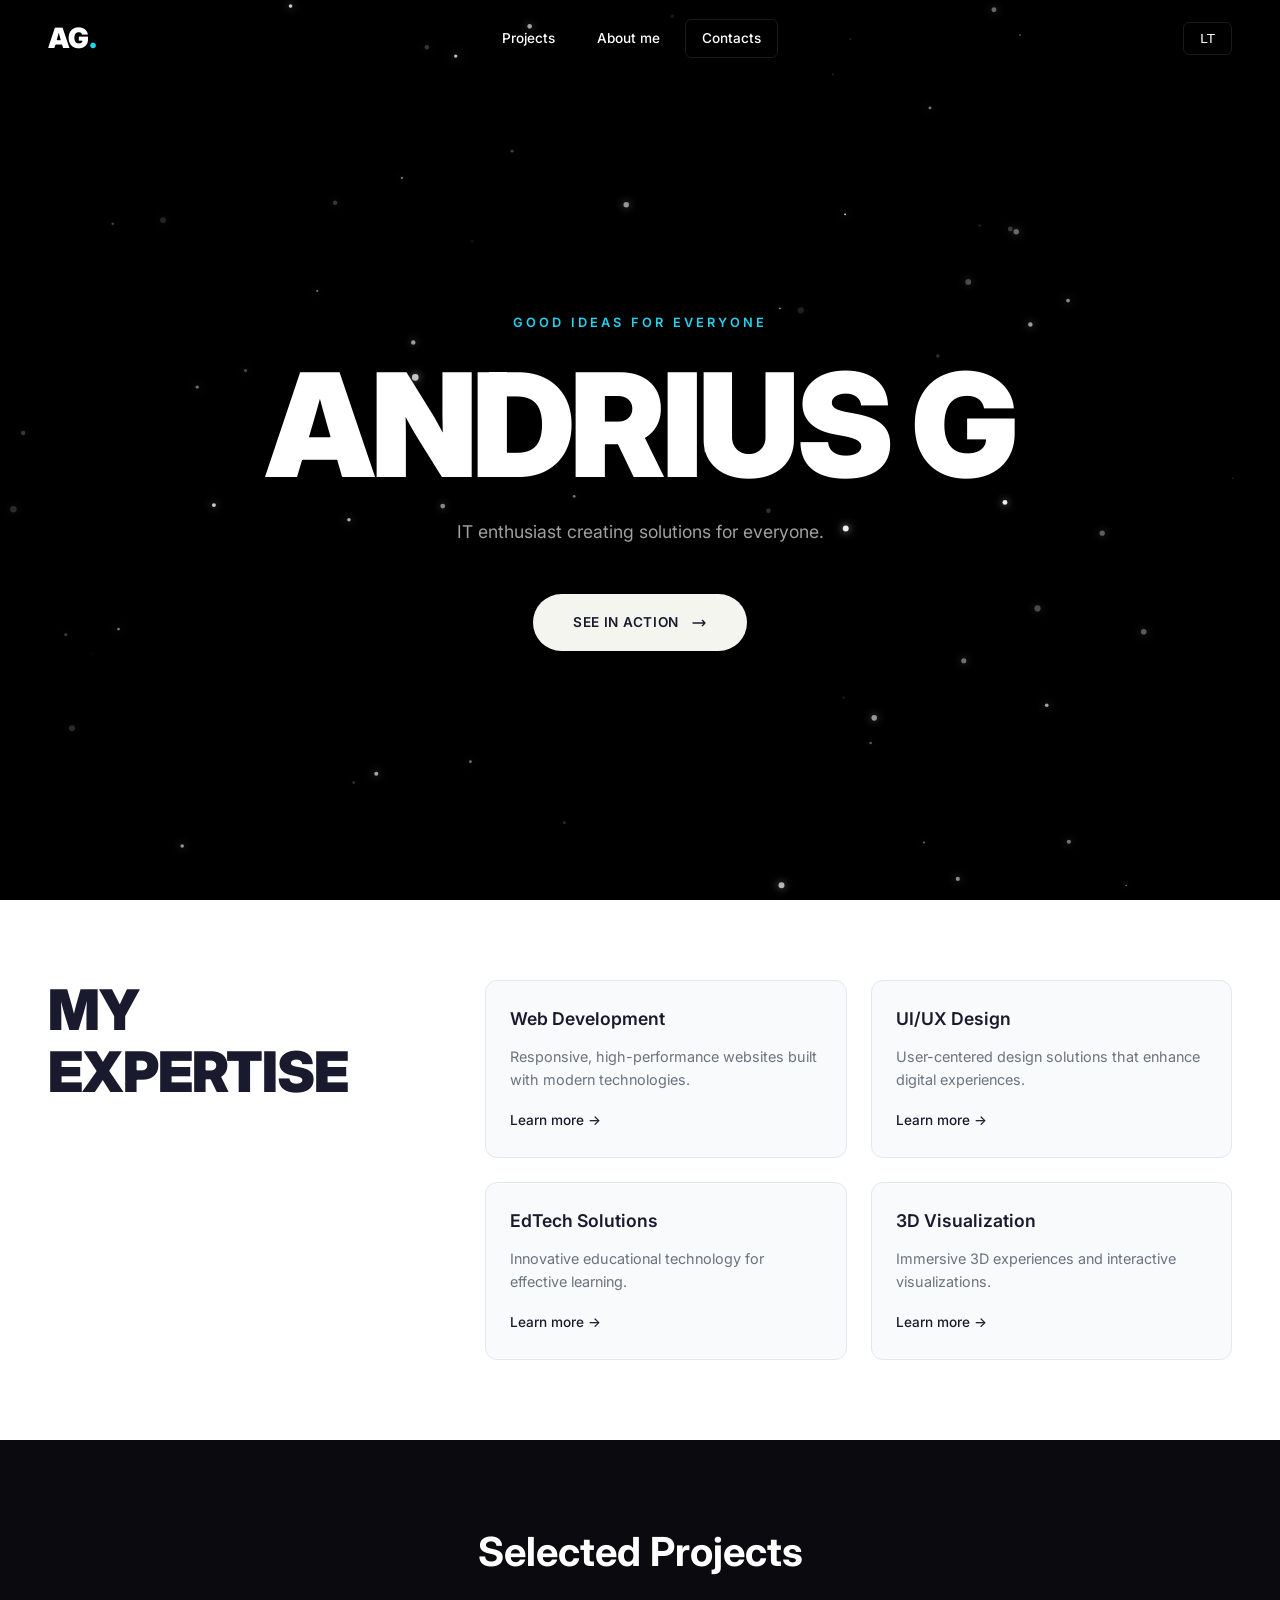
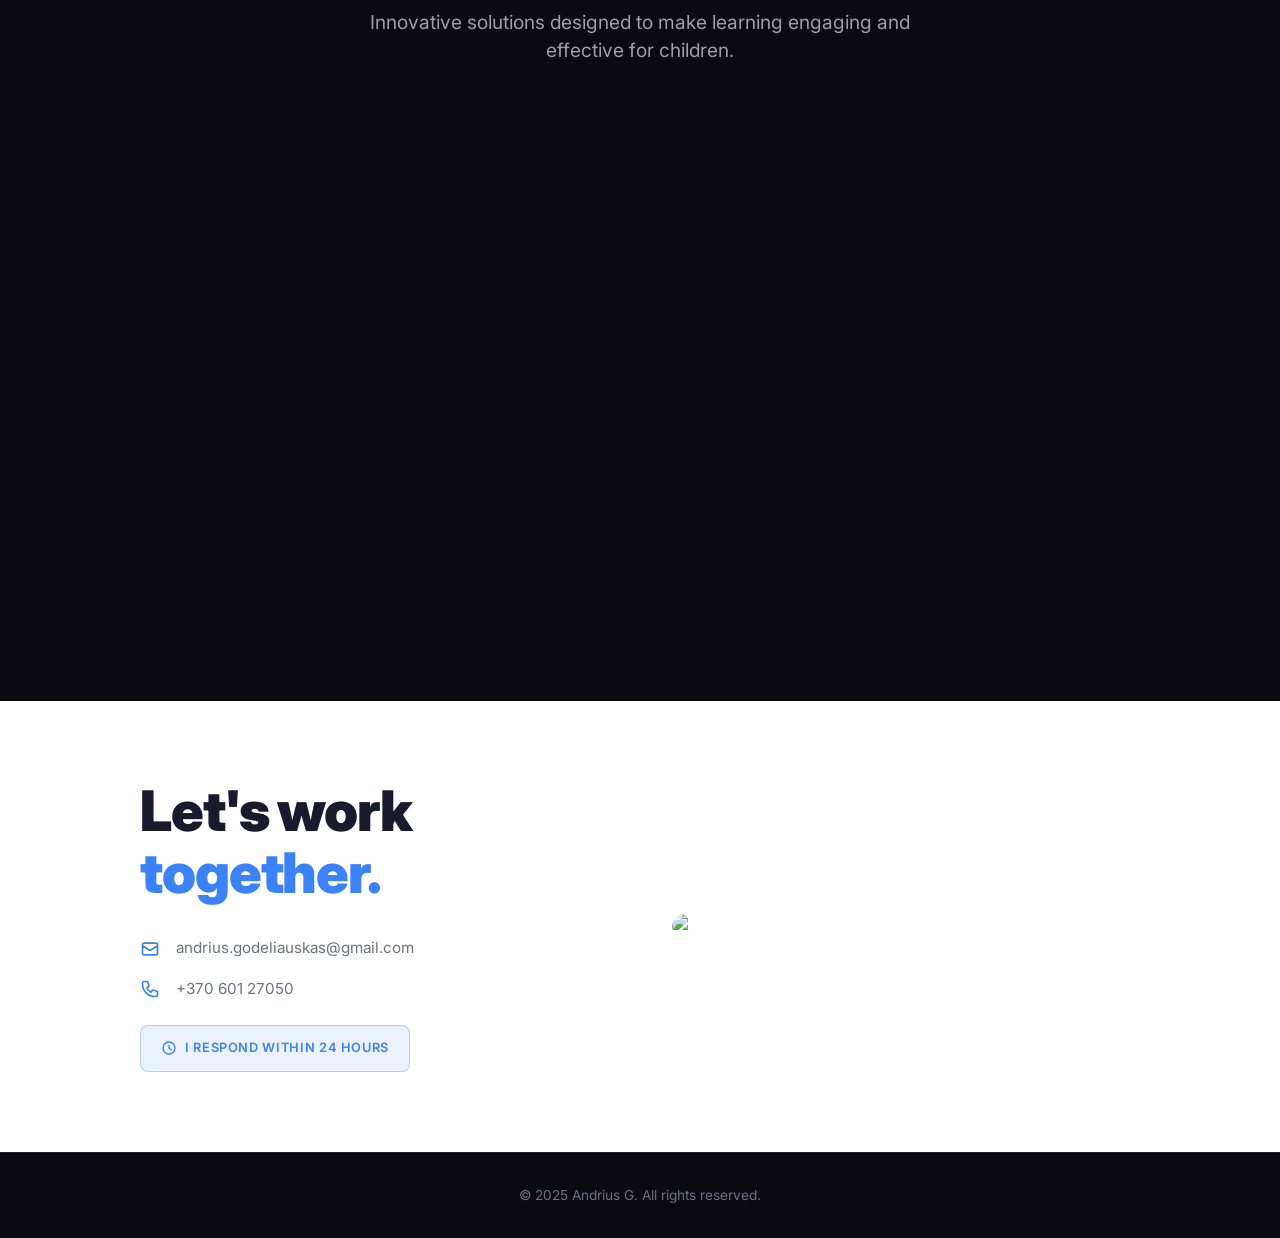
==== website-flow/developer theme/developer theme wp/developer-theme/index.html @ ff39f5a8 "Refactor: Improve project gallery and menu - Updated project gallery:   - Reduced subtitle font size" ====
<!DOCTYPE html>
<html lang="lt">
<head>
    <meta charset="UTF-8">
    <meta name="viewport" content="width=device-width, initial-scale=1.0">
    <title>Andrius G - IT Enthusiast</title>
    <link rel="preconnect" href="https://fonts.googleapis.com">
    <link rel="preconnect" href="https://fonts.gstatic.com" crossorigin>
    <link href="https://fonts.googleapis.com/css2?family=Inter:wght@300;400;500;600;700;800;900&display=swap" rel="stylesheet">
    <script defer src="https://cdn.jsdelivr.net/npm/alpinejs@3.x.x/dist/cdn.min.js"></script>
    <style>
        * {
            margin: 0;
            padding: 0;
            box-sizing: border-box;
        }

        :root {
            --bg-primary: #000000;
            --bg-dark: #0a0a0f;
            --bg-card: #ffffff;
            --bg-card-dark: #0d1117;
            --text-primary: #ffffff;
            --text-dark: #1a1a2e;
            --text-secondary: #a0a0a0;
            --text-muted: #6b7280;
            --accent-blue: #3b82f6;
            --accent-cyan: #22d3ee;
            --accent-orange: #f59e0b;
            --border-light: rgba(255, 255, 255, 0.1);
        }

        html {
            scroll-behavior: smooth;
        }

        body {
            font-family: 'Inter', sans-serif;
            background-color: var(--bg-primary);
            color: var(--text-primary);
            overflow-x: hidden;
            line-height: 1.6;
        }

        a {
            text-decoration: none;
            color: inherit;
        }

        /* ===== ANIMATED BACKGROUND ===== */
        #staticBg {
            position: fixed;
            top: 0;
            left: 0;
            width: 100%;
            height: 100%;
            z-index: 0;
            background-image: url('images/hero-bg.png');
            background-size: cover;
            background-position: center;
            background-repeat: no-repeat;
            animation: pulseZoom 20s ease-in-out infinite;
            filter: brightness(0.7);
        }

        @keyframes pulseZoom {
            0%, 100% { transform: scale(1); }
            50% { transform: scale(1.05); }
        }

        /* ===== PARTICLE CANVAS ===== */
        #particleCanvas {
            position: fixed;
            top: 0;
            left: 0;
            width: 100%;
            height: 100%;
            z-index: 1;
            pointer-events: none;
        }

        /* ===== HEADER ===== */
        .site-header {
            position: fixed;
            top: 0;
            left: 0;
            right: 0;
            z-index: 100;
            padding: 1rem 3rem;
            display: flex;
            justify-content: space-between;
            align-items: center;
            background: transparent;
            transition: all 0.3s ease;
        }

        .site-header.scrolled {
            background: rgba(0, 0, 0, 0.9);
            backdrop-filter: blur(10px);
        }

        .logo {
            font-family: 'Inter', sans-serif;
            font-size: 1.75rem;
            font-weight: 900;
            color: var(--text-primary);
            letter-spacing: -0.02em;
        }

        .logo span {
            color: var(--accent-cyan);
        }

        .main-nav {
            display: flex;
            align-items: center;
            gap: 0.5rem;
        }

        .main-nav a {
            color: var(--text-primary);
            font-size: 0.85rem;
            font-weight: 500;
            padding: 0.5rem 1rem;
            border-radius: 6px;
            border: 1px solid transparent;
            transition: all 0.3s ease;
        }

        .main-nav a:hover {
            border-color: var(--border-light);
            background: rgba(255, 255, 255, 0.05);
        }

        .main-nav a.btn-outline {
            border-color: var(--border-light);
        }

        .lang-switch {
            margin-left: 1rem;
            padding: 0.5rem 1rem;
            border: 1px solid var(--border-light);
            border-radius: 6px;
            background: transparent;
            color: var(--text-primary);
            font-size: 0.85rem;
            cursor: pointer;
        }

        /* ===== HERO SECTION ===== */
        .hero {
            min-height: 100vh;
            display: flex;
            flex-direction: column;
            justify-content: center;
            align-items: center;
            text-align: center;
            padding: 8rem 2rem 4rem;
            position: relative;
            z-index: 10;
        }

        .hero-label {
            font-size: 0.8rem;
            font-weight: 600;
            letter-spacing: 0.25em;
            text-transform: uppercase;
            color: var(--accent-cyan);
            margin-bottom: 1.5rem;
        }

        .hero-title {
            font-family: 'Inter', sans-serif;
            font-size: clamp(4rem, 12vw, 9rem);
            font-weight: 900;
            line-height: 0.95;
            margin-bottom: 1.5rem;
            letter-spacing: -0.03em;
            text-shadow: 0 4px 30px rgba(0, 0, 0, 0.5);
        }

        .hero-subtitle {
            font-size: 1.1rem;
            color: var(--text-secondary);
            max-width: 400px;
            margin: 0 auto 3rem;
            font-weight: 400;
        }

        .btn-primary {
            display: inline-flex;
            align-items: center;
            gap: 0.75rem;
            background: #f5f5f0;
            color: var(--text-dark);
            padding: 1.1rem 2.5rem;
            border-radius: 50px;
            font-weight: 600;
            font-size: 0.85rem;
            letter-spacing: 0.05em;
            transition: all 0.3s ease;
            border: none;
            cursor: pointer;
        }

        .btn-primary:hover {
            transform: translateY(-2px);
            box-shadow: 0 10px 30px rgba(255, 255, 255, 0.2);
            background: #ffffff;
        }

        .btn-primary svg {
            width: 16px;
            height: 16px;
            transition: transform 0.3s ease;
        }

        .btn-primary:hover svg {
            transform: translateX(4px);
        }

        /* ===== EXPERTISE SECTION ===== */
        .expertise-section {
            position: relative;
            z-index: 10;
            background: var(--bg-card);
            padding: 5rem 3rem;
        }

        .expertise-container {
            max-width: 1200px;
            margin: 0 auto;
            display: grid;
            grid-template-columns: 1fr 2fr;
            gap: 4rem;
            align-items: start;
        }

        .expertise-title {
            font-family: 'Inter', sans-serif;
            font-size: clamp(2.5rem, 5vw, 3.5rem);
            font-weight: 900;
            color: var(--text-dark);
            line-height: 1.1;
            letter-spacing: -0.02em;
        }

        .expertise-cards {
            display: grid;
            grid-template-columns: repeat(2, 1fr);
            gap: 1.5rem;
        }

        .expertise-card {
            background: #f8fafc;
            border: 1px solid #e2e8f0;
            border-radius: 12px;
            padding: 1.5rem;
            transition: all 0.3s ease;
        }

        .expertise-card:hover {
            border-color: var(--accent-blue);
            box-shadow: 0 4px 20px rgba(59, 130, 246, 0.1);
        }

        .expertise-card h3 {
            font-size: 1.1rem;
            font-weight: 600;
            color: var(--text-dark);
            margin-bottom: 0.75rem;
        }

        .expertise-card p {
            font-size: 0.9rem;
            color: var(--text-muted);
            line-height: 1.6;
            margin-bottom: 1rem;
        }

        .learn-more {
            font-size: 0.85rem;
            font-weight: 500;
            color: var(--text-dark);
            display: inline-flex;
            align-items: center;
            gap: 0.5rem;
        }

        .learn-more:hover {
            color: var(--accent-blue);
        }

        /* ===== PROJECTS SECTION ===== */
        .projects-section {
            position: relative;
            z-index: 10;
            background: var(--bg-dark);
            padding: 5rem 0;
            text-align: center;
            overflow: hidden;
        }

        .section-label {
            display: block;
            font-family: 'Inter', sans-serif;
            font-size: 2.5rem;
            font-weight: 700;
            color: var(--text-primary);
            margin-bottom: 1.5rem;
        }

        .projects-subtitle {
            font-size: 1.2rem;
            color: var(--text-secondary);
            max-width: 650px;
            margin: 0 auto 3.5rem;
            padding: 0 2rem;
            line-height: 1.5;
        }

        /* Projects Slider */
        .projects-slider {
            position: relative;
            width: 100%;
            display: flex;
            justify-content: center;
            align-items: center;
            padding: 2rem 0;
            min-height: 500px; /* Ensure enough space for the slider */
            overflow: hidden;
            flex-wrap: nowrap; /* Prevent wrapping */
        }

        .project-slide {
            position: absolute; /* Absolute positioning for stacking and animation */
            border-radius: 16px;
            overflow: hidden;
            cursor: pointer;
            transition: all 0.6s cubic-bezier(0.25, 0.46, 0.45, 0.94); /* Smooth transition */
            opacity: 0;
            transform: scale(0.7); /* Default state for hidden */
            pointer-events: none; /* Disable clicks for hidden slides */
            width: 280px; /* Default size for side slides */
            height: 180px;
            box-shadow: 0 10px 30px rgba(0, 0, 0, 0.3);
        }

        .project-slide img {
            width: 100%;
            height: 100%;
            object-fit: cover;
            transition: transform 0.5s ease;
        }

        .project-slide.current img {
            transform: scale(1); /* Reset scale for current slide */
        }

        .project-slide:hover img {
            transform: scale(1.05);
        }

        /* Current slide (center) */
        .project-slide.current {
            opacity: 1;
            transform: scale(1) translateX(0);
            width: 700px;
            height: 420px;
            z-index: 2;
            pointer-events: all; /* Enable clicks for current slide */
        }

        /* Side slides */
        .project-slide.prev,
        .project-slide.next {
            opacity: 0.6;
            filter: brightness(0.6);
            z-index: 1;
            pointer-events: all; /* Enable clicks for side slides */
        }

        .project-slide.prev {
            transform: scale(0.8) translateX(-450px);
        }

        .project-slide.next {
            transform: scale(0.8) translateX(450px);
        }
        
        .project-slide.hidden {
            display: none; /* Ensure hidden items are not rendered and don't affect layout */
        }

        /* Project Slide Overlay styles */
        .project-slide-overlay {
            position: absolute;
            bottom: 0;
            left: 0;
            right: 0;
            padding: 2rem;
            background: linear-gradient(transparent, rgba(0, 0, 0, 0.9));
            color: white;
            text-align: left;
            transition: all 0.3s ease;
        }

        .project-slide.prev .project-slide-overlay,
        .project-slide.next .project-slide-overlay {
            padding: 1rem;
        }

        .project-slide-overlay h4 {
            font-size: 1.25rem;
            font-weight: 700;
            margin-bottom: 0.25rem;
            transition: font-size 0.3s ease;
        }
        .project-slide.prev .project-slide-overlay h4,
        .project-slide.next .project-slide-overlay h4 {
            font-size: 0.95rem;
        }


        .project-slide-overlay p {
            font-size: 0.85rem;
            color: var(--text-secondary);
            transition: font-size 0.3s ease;
        }
        .project-slide.prev .project-slide-overlay p,
        .project-slide.next .project-slide-overlay p {
            font-size: 0.75rem;
        }

        /* "Placiau" button */
        .btn-placiau {
            position: absolute;
            bottom: -50px; /* Start off-screen */
            left: 50%;
            transform: translateX(-50%);
            background: var(--accent-cyan);
            color: var(--text-dark);
            padding: 0.75rem 1.5rem;
            border-radius: 50px;
            font-weight: 600;
            font-size: 0.8rem;
            opacity: 0;
            transition: all 0.3s cubic-bezier(0.25, 0.46, 0.45, 0.94);
        }

        .project-slide.current:hover .btn-placiau {
            opacity: 1;
            bottom: 2rem; /* Slide up to 2rem from bottom */
        }
        .project-slide.prev .btn-placiau,
        .project-slide.next .btn-placiau {
            display: none; /* Hide button on side slides */
        }

        /* ===== CONTACT SECTION ===== */
        .contact-section {
            position: relative;
            z-index: 10;
            background: var(--bg-card);
            padding: 5rem 3rem;
        }

        .contact-container {
            max-width: 1000px;
            margin: 0 auto;
            display: grid;
            grid-template-columns: 1fr 1fr;
            gap: 4rem;
            align-items: center;
        }

        .contact-content h2 {
            font-family: 'Inter', sans-serif;
            font-size: clamp(2.5rem, 5vw, 3.5rem);
            font-weight: 900;
            color: var(--text-dark);
            line-height: 1.1;
            margin-bottom: 2rem;
            letter-spacing: -0.02em;
        }

        .contact-content h2 span {
            color: var(--accent-blue);
        }

        .contact-info {
            display: flex;
            flex-direction: column;
            gap: 1rem;
        }

        .contact-item {
            display: flex;
            align-items: center;
            gap: 1rem;
            color: var(--text-muted);
            font-size: 0.95rem;
        }

        .contact-item svg {
            width: 20px;
            height: 20px;
            color: var(--accent-blue);
        }

        .contact-badge {
            display: inline-flex;
            align-items: center;
            gap: 0.5rem;
            background: rgba(59, 130, 246, 0.1);
            border: 1px solid rgba(59, 130, 246, 0.3);
            color: var(--accent-blue);
            padding: 0.75rem 1.25rem;
            border-radius: 8px;
            font-size: 0.8rem;
            font-weight: 600;
            letter-spacing: 0.05em;
            margin-top: 1.5rem;
        }

        .contact-image {
            position: relative;
            border-radius: 16px;
            overflow: hidden;
        }

        .contact-image img {
            width: 100%;
            height: 100%;
            object-fit: cover;
            border-radius: 16px;
        }

        /* ===== FOOTER ===== */
        .site-footer {
            position: relative;
            z-index: 10;
            background: var(--bg-dark);
            padding: 2rem 3rem;
            text-align: center;
            border-top: 1px solid var(--border-light);
        }

        .site-footer p {
            color: var(--text-muted);
            font-size: 0.85rem;
        }

        /* ===== MOBILE MENU ===== */
        .mobile-menu-toggle {
            display: none;
            background: none;
            border: none;
            cursor: pointer;
            padding: 0.5rem;
            z-index: 101;
        }

        .mobile-menu-toggle span {
            display: block;
            width: 24px;
            height: 2px;
            background: var(--text-primary);
            margin: 5px 0;
            transition: all 0.3s ease;
        }

        /* ===== RESPONSIVE ===== */
        @media (max-width: 1024px) {
            .expertise-container {
                grid-template-columns: 1fr;
                gap: 2rem;
            }

            .expertise-cards {
                grid-template-columns: 1fr;
            }

            .project-slide.current {
                width: 90%;
                max-width: 600px;
                height: auto;
                aspect-ratio: 16/10;
            }

            .project-slide.prev {
                transform: scale(0.8) translateX(calc(-100% - 1rem - 140px)); /* Adjust for smaller screens */
                margin-left: -300px; /* Half of current width */
            }

            .project-slide.next {
                transform: scale(0.8) translateX(calc(100% + 1rem + 140px)); /* Adjust for smaller screens */
                margin-left: 300px; /* Half of current width */
            }
        }

        @media (max-width: 768px) {
            .site-header {
                padding: 1rem 1.5rem;
            }

            .main-nav, .lang-switch {
                display: none;
            }

            .mobile-menu-toggle {
                display: block;
            }

            .hero {
                padding: 6rem 1.5rem 3rem;
            }

            .hero-title {
                font-size: clamp(3rem, 15vw, 5rem);
            }

            .expertise-section,
            .contact-section {
                padding: 3rem 1.5rem;
            }

            .projects-section {
                padding: 3rem 0;
            }

            .projects-slider {
                min-height: 300px; /* Adjust min-height for mobile */
            }

            .project-slide.current {
                width: 95%;
                height: auto;
            }
            .project-slide.prev,
            .project-slide.next {
                display: none; /* Hide side slides on very small screens */
            }
        }
    </style>
</head>
<body x-data="{ mobileMenuOpen: false, scrolled: false }" @scroll.window="scrolled = (window.pageYOffset > 50)">

<!-- Animated Background -->
<div id="staticBg"></div>

<!-- Particle Canvas -->
<canvas id="particleCanvas"></canvas>

<!-- Header -->
<header class="site-header" :class="{ 'scrolled': scrolled }">
    <a href="#" class="logo">AG<span>.</span></a>

    <nav class="main-nav">

        <a href="#projects">Projects</a>
        <a href="#expertise">About me</a>
        <a href="#contact" class="btn-outline">Contacts</a>
    </nav>

    <button class="lang-switch">LT</button>

    <button class="mobile-menu-toggle" @click="mobileMenuOpen = !mobileMenuOpen">
        <span></span>
        <span></span>
        <span></span>
    </button>
</header>

<!-- Hero Section -->
<section class="hero">
    <p class="hero-label">Good Ideas For Everyone</p>
    <h1 class="hero-title">ANDRIUS G</h1>
    <p class="hero-subtitle">IT enthusiast creating solutions for everyone.</p>
    <a href="#expertise" class="btn-primary">
        SEE IN ACTION
        <svg xmlns="http://www.w3.org/2000/svg" fill="none" viewBox="0 0 24 24" stroke="currentColor">
            <path stroke-linecap="round" stroke-linejoin="round" stroke-width="2" d="M17 8l4 4m0 0l-4 4m4-4H3" />
        </svg>
    </a>
</section>

<!-- Expertise Section -->
<section class="expertise-section" id="expertise">
    <div class="expertise-container">
        <h2 class="expertise-title">MY EXPERTISE</h2>

        <div class="expertise-cards">
            <div class="expertise-card">
                <h3>Web Development</h3>
                <p>Responsive, high-performance websites built with modern technologies.</p>
                <a href="#" class="learn-more">Learn more →</a>
            </div>

            <div class="expertise-card">
                <h3>UI/UX Design</h3>
                <p>User-centered design solutions that enhance digital experiences.</p>
                <a href="#" class="learn-more">Learn more →</a>
            </div>

            <div class="expertise-card">
                <h3>EdTech Solutions</h3>
                <p>Innovative educational technology for effective learning.</p>
                <a href="#" class="learn-more">Learn more →</a>
            </div>

            <div class="expertise-card">
                <h3>3D Visualization</h3>
                <p>Immersive 3D experiences and interactive visualizations.</p>
                <a href="#" class="learn-more">Learn more →</a>
            </div>
        </div>
    </div>
</section>

<!-- Projects Section -->
<section class="projects-section" id="projects" x-data="projectSlider()">
    <span class="section-label">Selected Projects</span>
    <p class="projects-subtitle">Innovative solutions designed to make learning engaging and effective for children.</p>

    <div class="projects-slider">
        <template x-for="(project, index) in projects" :key="index">
            <div class="project-slide" :class="getSlideClass(index)" @click="activeIndex = index">
                <img :src="project.img" :alt="project.title">
                <div class="project-slide-overlay">
                    <h4 x-text="project.title"></h4>
                    <p x-text="project.subtitle"></p>
                    <a href="#" class="btn-placiau">Placiau</a>
                </div>
            </div>
        </template>
    </div>

    <div class="slider-nav">
        <template x-for="(project, index) in projects" :key="index">
            <span class="slider-dot" :class="{ 'active': activeIndex === index }" @click="activeIndex = index"></span>
        </template>
    </div>
</section>

<!-- Contact Section -->
<section class="contact-section" id="contact">
    <div class="contact-container">
        <div class="contact-content">
            <h2>Let's work<br><span>together.</span></h2>

            <div class="contact-info">
                <div class="contact-item">
                    <svg xmlns="http://www.w3.org/2000/svg" fill="none" viewBox="0 0 24 24" stroke="currentColor">
                        <path stroke-linecap="round" stroke-linejoin="round" stroke-width="2" d="M3 8l7.89 5.26a2 2 0 002.22 0L21 8M5 19h14a2 2 0 002-2V7a2 2 0 00-2-2H5a2 2 0 00-2 2v10a2 2 0 002 2z" />
                    </svg>
                    andrius.godeliauskas@gmail.com
                </div>

                <div class="contact-item">
                    <svg xmlns="http://www.w3.org/2000/svg" fill="none" viewBox="0 0 24 24" stroke="currentColor">
                        <path stroke-linecap="round" stroke-linejoin="round" stroke-width="2" d="M3 5a2 2 0 012-2h3.28a1 1 0 01.948.684l1.498 4.493a1 1 0 01-.502 1.21l-2.257 1.13a11.042 11.042 0 005.516 5.516l1.13-2.257a1 1 0 011.21-.502l4.493 1.498a1 1 0 01.684.949V19a2 2 0 01-2 2h-1C9.716 21 3 14.284 3 6V5z" />
                    </svg>
                    +370 601 27050
                </div>
            </div>

            <div class="contact-badge">
                <svg xmlns="http://www.w3.org/2000/svg" fill="none" viewBox="0 0 24 24" stroke="currentColor" width="16" height="16">
                    <path stroke-linecap="round" stroke-linejoin="round" stroke-width="2" d="M12 8v4l3 3m6-3a9 9 0 11-18 0 9 9 0 0118 0z" />
                </svg>
                I RESPOND WITHIN 24 HOURS
            </div>
        </div>

        <div class="contact-image">
            <img src="https://images.unsplash.com/photo-1573496359142-b8d87734a5a2?w=500&h=600&fit=crop" alt="Working together">
        </div>
    </div>
</section>

<!-- Footer -->
<footer class="site-footer">
    <p>© 2025 Andrius G. All rights reserved.</p>
</footer>

<!-- Particles Script -->
<script>
    function projectSlider() {
        return {
            activeIndex: 0,
            projects: [
                {
                    title: 'For Seniors',
                    subtitle: 'Educational platform for elderly users',
                    img: 'https://images.unsplash.com/photo-1516321497487-e288fb19713f?w=1200&h=720&fit=crop'
                },
                {
                    title: 'Analytics Dashboard',
                    subtitle: 'Data visualization for business intelligence',
                    img: 'https://images.unsplash.com/photo-1460925895917-afdab827c52f?w=1200&h=720&fit=crop'
                },
                {
                    title: 'Team Collaboration',
                    subtitle: 'A platform for seamless teamwork',
                    img: 'https://images.unsplash.com/photo-1522202176988-66273c2fd55f?w=1200&h=720&fit=crop'
                },
                {
                    title: 'Project 4',
                    subtitle: 'Another project description',
                    img: 'https://images.unsplash.com/photo-1556740738-b6a63e27c4df?w=1200&h=720&fit=crop'
                }
            ],
            getSlideClass(index) {
                const total = this.projects.length;
                const prevIndex = (this.activeIndex - 1 + total) % total;
                const nextIndex = (this.activeIndex + 1) % total;

                if (index === this.activeIndex) {
                    return 'current';
                } else if (index === prevIndex) {
                    return 'prev';
                } else if (index === nextIndex) {
                    return 'next';
                } else {
                    return 'hidden';
                }
            }
        }
    }

    (function() {
        'use strict';

        const canvas = document.getElementById('particleCanvas');
        if (!canvas) return;

        const ctx = canvas.getContext('2d');

        let width, height;
        const particles = [];
        const particleCount = 100;

        function resize() {
            width = canvas.width = window.innerWidth;
            height = canvas.height = window.innerHeight;
            initParticles();
        }

        function initParticles() {
            particles.length = 0;
            for (let i = 0; i < particleCount; i++) {
                particles.push({
                    x: Math.random() * width,
                    y: Math.random() * height,
                    size: Math.random() * 2.5 + 0.8,
                    speedX: (Math.random() - 0.5) * 0.25,
                    speedY: (Math.random() - 0.5) * 0.25,
                    opacity: Math.random() * 0.6 + 0.4,
                    pulse: Math.random() * Math.PI * 2,
                    pulseSpeed: Math.random() * 0.03 + 0.01
                });
            }
        }

        function drawParticles() {
            ctx.clearRect(0, 0, width, height);

            particles.forEach(p => {
                p.x += p.speedX;
                p.y += p.speedY;
                p.pulse += p.pulseSpeed;

                if (p.x < 0) p.x = width;
                if (p.x > width) p.x = 0;
                if (p.y < 0) p.y = height;
                if (p.y > height) p.y = 0;

                const pulseOpacity = p.opacity * (0.4 + 0.6 * Math.sin(p.pulse));

                ctx.beginPath();
                ctx.arc(p.x, p.y, p.size, 0, Math.PI * 2);
                ctx.fillStyle = `rgba(255, 255, 255, ${pulseOpacity})`;
                ctx.shadowColor = 'rgba(255, 255, 255, 0.8)';
                ctx.shadowBlur = 8;
                ctx.fill();
            });

            requestAnimationFrame(drawParticles);
        }

        window.addEventListener('resize', resize);
        resize();
        drawParticles();
    })();
</script>
</body>
</html>
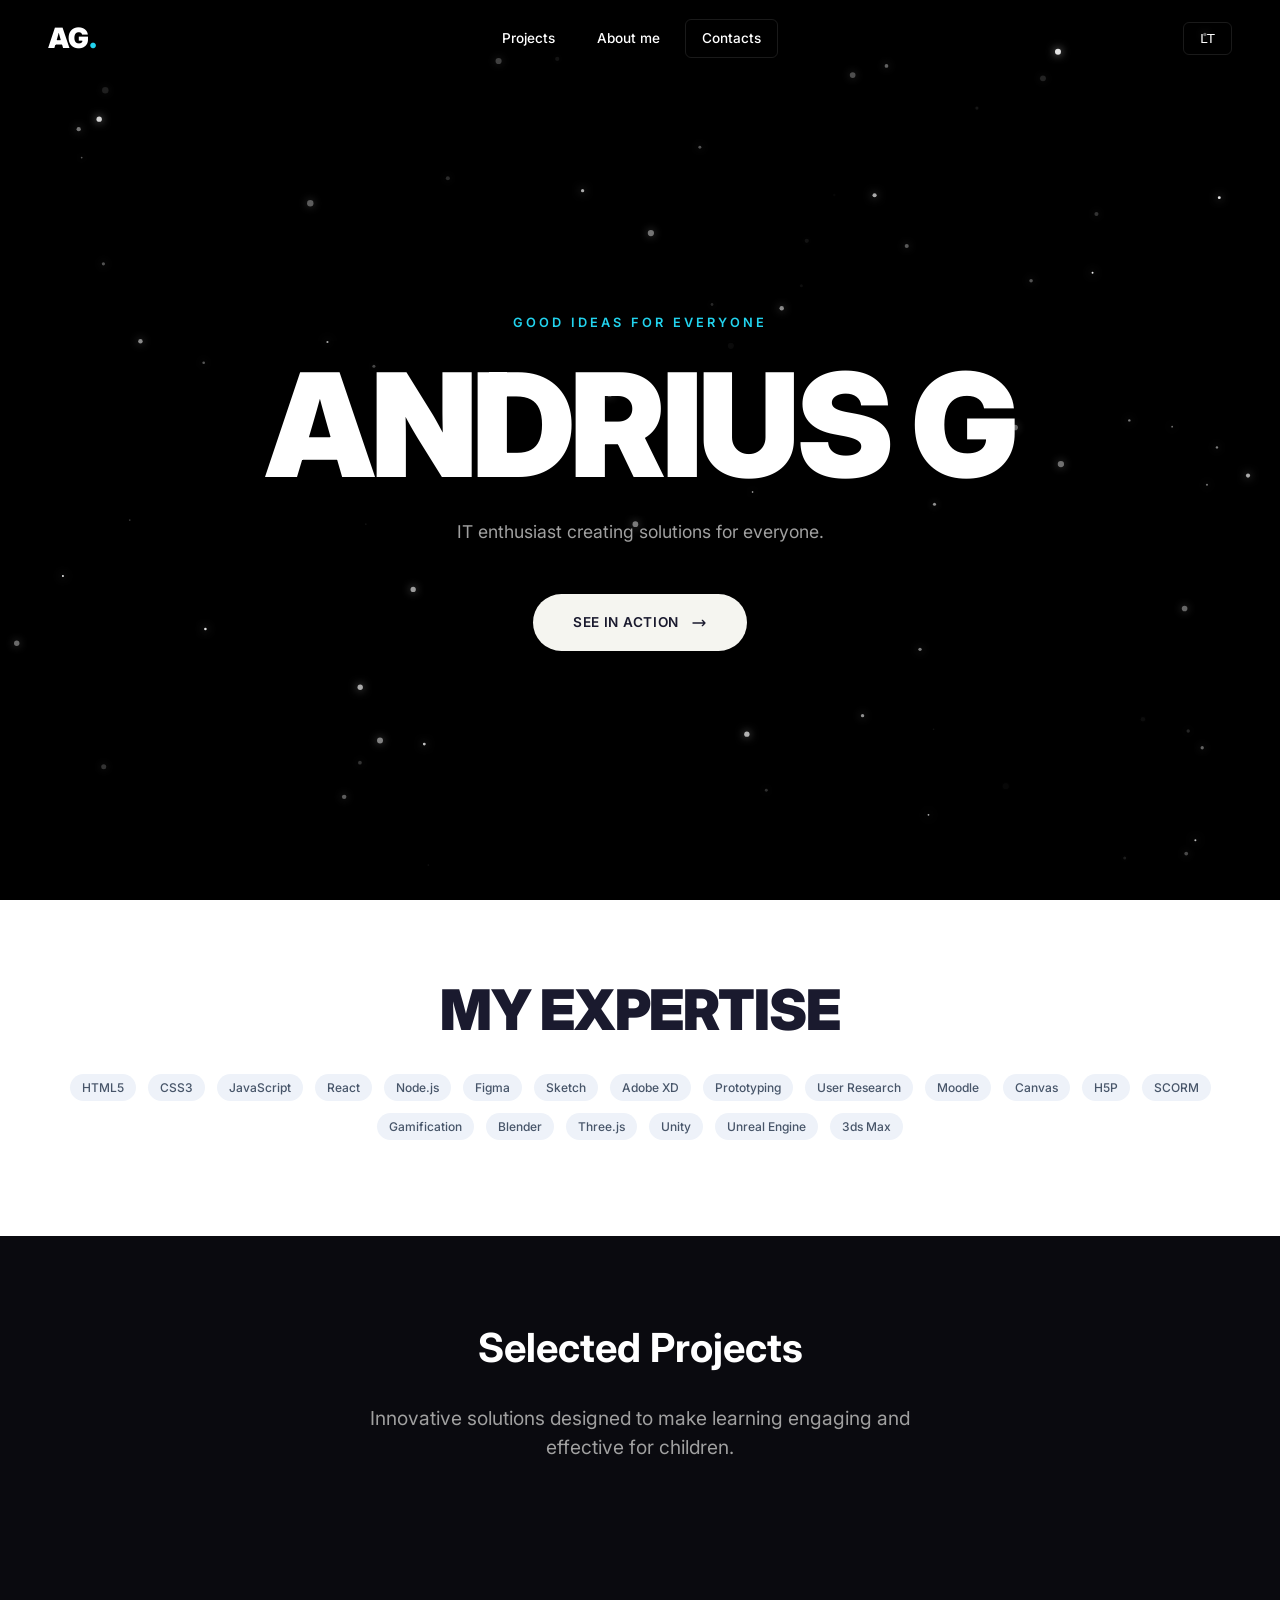
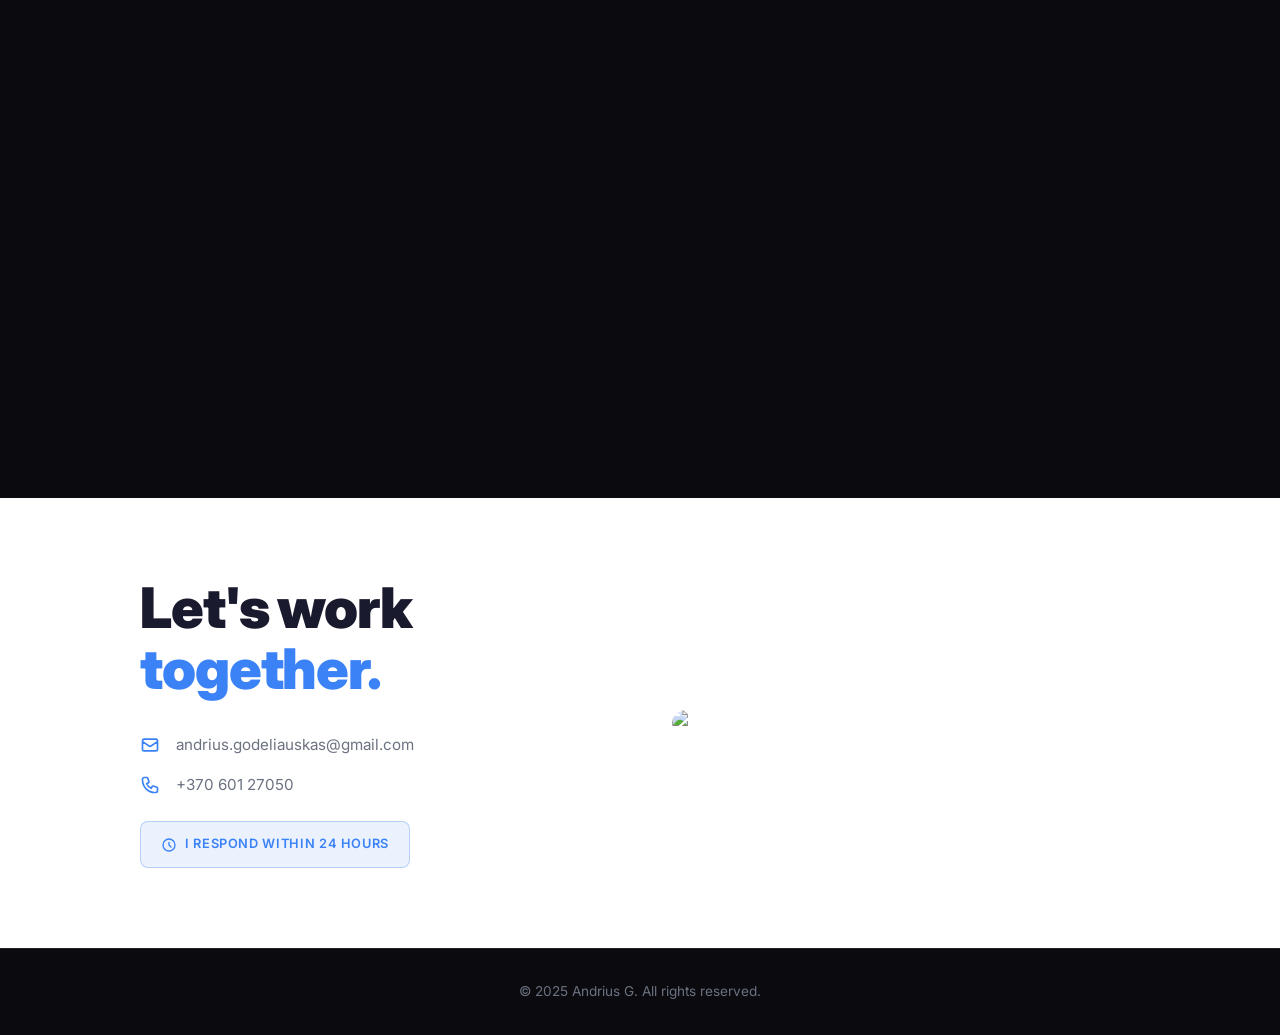
==== commit fd8e450c: "Feat: Change 'Placiau' button text to 'Learn More'" ====
--- a/website-flow/developer theme/developer theme wp/developer-theme/index.html
+++ b/website-flow/developer theme/developer theme wp/developer-theme/index.html
@@ -230,10 +230,7 @@
         .expertise-container {
             max-width: 1200px;
             margin: 0 auto;
-            display: grid;
-            grid-template-columns: 1fr 2fr;
-            gap: 4rem;
-            align-items: start;
+            text-align: center;
         }
 
         .expertise-title {
@@ -243,52 +240,25 @@
             color: var(--text-dark);
             line-height: 1.1;
             letter-spacing: -0.02em;
-        }
-
-        .expertise-cards {
-            display: grid;
-            grid-template-columns: repeat(2, 1fr);
-            gap: 1.5rem;
-        }
-
-        .expertise-card {
-            background: #f8fafc;
-            border: 1px solid #e2e8f0;
-            border-radius: 12px;
-            padding: 1.5rem;
-            transition: all 0.3s ease;
-        }
-
-        .expertise-card:hover {
-            border-color: var(--accent-blue);
-            box-shadow: 0 4px 20px rgba(59, 130, 246, 0.1);
-        }
-
-        .expertise-card h3 {
-            font-size: 1.1rem;
-            font-weight: 600;
-            color: var(--text-dark);
-            margin-bottom: 0.75rem;
-        }
-
-        .expertise-card p {
-            font-size: 0.9rem;
-            color: var(--text-muted);
-            line-height: 1.6;
+            margin-bottom: 2rem;
+        }
+
+        .skills-list {
+            display: flex;
+            flex-wrap: wrap;
+            gap: 0.75rem;
+            justify-content: center;
+            margin-top: 1rem;
             margin-bottom: 1rem;
         }
 
-        .learn-more {
-            font-size: 0.85rem;
+        .skills-list span {
+            background: #eef2f9;
+            color: #475569;
+            padding: 0.25rem 0.75rem;
+            border-radius: 9999px;
+            font-size: 0.75rem;
             font-weight: 500;
-            color: var(--text-dark);
-            display: inline-flex;
-            align-items: center;
-            gap: 0.5rem;
-        }
-
-        .learn-more:hover {
-            color: var(--accent-blue);
         }
 
         /* ===== PROJECTS SECTION ===== */
@@ -689,31 +659,27 @@
 <section class="expertise-section" id="expertise">
     <div class="expertise-container">
         <h2 class="expertise-title">MY EXPERTISE</h2>
-
-        <div class="expertise-cards">
-            <div class="expertise-card">
-                <h3>Web Development</h3>
-                <p>Responsive, high-performance websites built with modern technologies.</p>
-                <a href="#" class="learn-more">Learn more →</a>
-            </div>
-
-            <div class="expertise-card">
-                <h3>UI/UX Design</h3>
-                <p>User-centered design solutions that enhance digital experiences.</p>
-                <a href="#" class="learn-more">Learn more →</a>
-            </div>
-
-            <div class="expertise-card">
-                <h3>EdTech Solutions</h3>
-                <p>Innovative educational technology for effective learning.</p>
-                <a href="#" class="learn-more">Learn more →</a>
-            </div>
-
-            <div class="expertise-card">
-                <h3>3D Visualization</h3>
-                <p>Immersive 3D experiences and interactive visualizations.</p>
-                <a href="#" class="learn-more">Learn more →</a>
-            </div>
+        <div class="skills-list">
+            <span>HTML5</span>
+            <span>CSS3</span>
+            <span>JavaScript</span>
+            <span>React</span>
+            <span>Node.js</span>
+            <span>Figma</span>
+            <span>Sketch</span>
+            <span>Adobe XD</span>
+            <span>Prototyping</span>
+            <span>User Research</span>
+            <span>Moodle</span>
+            <span>Canvas</span>
+            <span>H5P</span>
+            <span>SCORM</span>
+            <span>Gamification</span>
+            <span>Blender</span>
+            <span>Three.js</span>
+            <span>Unity</span>
+            <span>Unreal Engine</span>
+            <span>3ds Max</span>
         </div>
     </div>
 </section>
@@ -730,7 +696,7 @@
                 <div class="project-slide-overlay">
                     <h4 x-text="project.title"></h4>
                     <p x-text="project.subtitle"></p>
-                    <a href="#" class="btn-placiau">Placiau</a>
+                    <a href="#" class="btn-placiau">Learn More</a>
                 </div>
             </div>
         </template>
